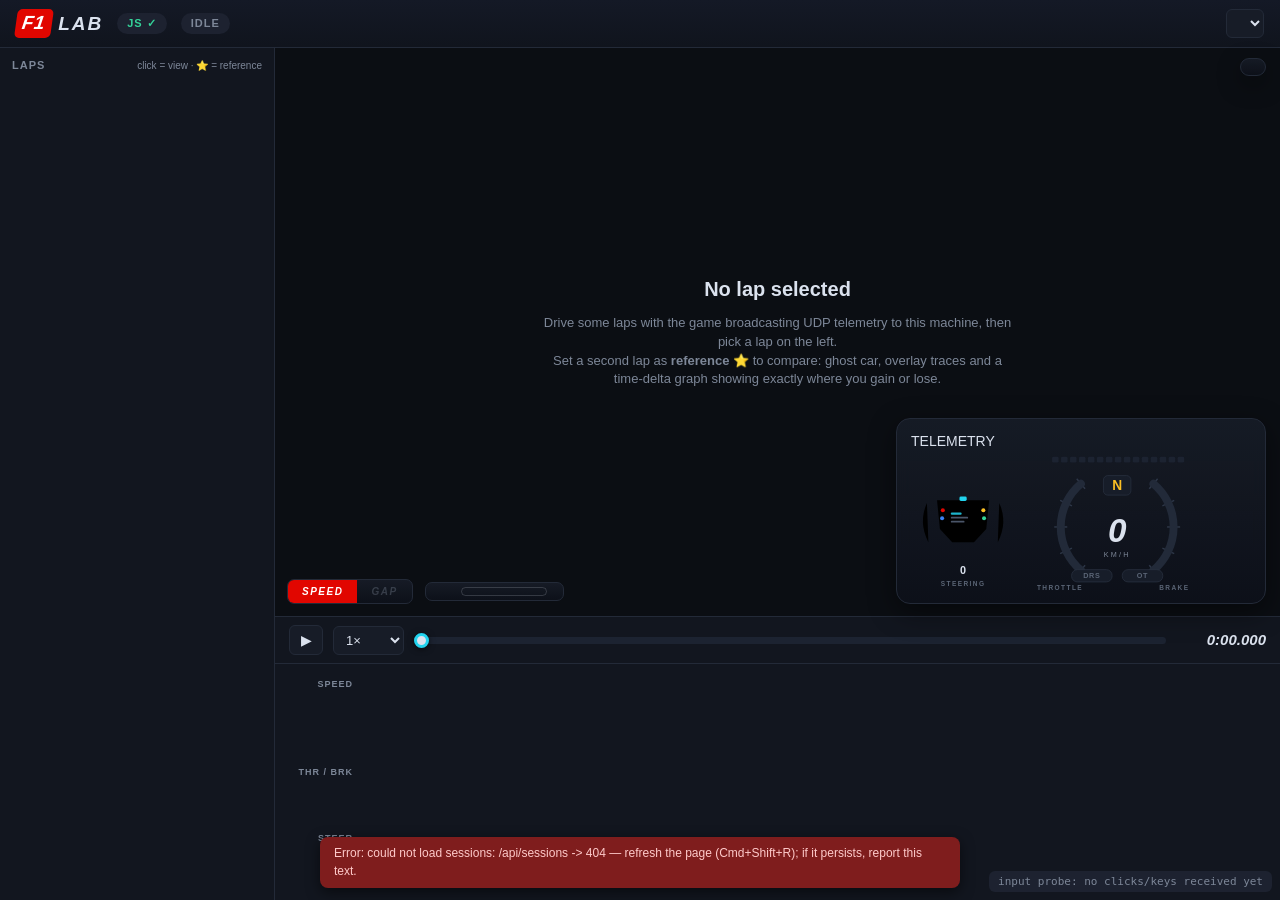
==== f1lab/static/index.html @ 8e7c5d65 "Wheel: tuck bottom connector arms diagonally into the lower wings The horizontal bottom bars read as" ====
<!DOCTYPE html>
<html lang="en">
<head>
<meta charset="utf-8">
<meta name="viewport" content="width=device-width, initial-scale=1">
<title>F1 Lab</title>
<link rel="stylesheet" href="titillium.css">
<link rel="stylesheet" href="style.css">
<script>
if (location.protocol === "file:") {
  document.addEventListener("DOMContentLoaded", function () {
    document.body.innerHTML =
      '<div style="font:16px/1.6 sans-serif;color:#dbe2ee;background:#0b0e13;' +
      'position:fixed;inset:0;display:flex;align-items:center;justify-content:center;text-align:center;padding:40px">' +
      "<div><h2>This page can't run as a file</h2>" +
      "You opened index.html directly. Instead:<br><br>" +
      "1. Run <code style='color:#22d3ee'>python3 -m f1lab</code> in the F1-udp folder<br>" +
      "2. Open <a href='http://localhost:8020' style='color:#22d3ee'>http://localhost:8020</a> in your browser</div></div>";
  });
}
</script>
</head>
<body>
<header>
  <div class="brand"><b>F1</b><span>LAB</span></div>
  <div id="js-stamp" class="chip idle" title="scripts did not run — check the browser console">JS ✗</div>
  <div id="status-chip" class="chip idle">IDLE</div>
  <div id="status-detail"></div>
  <div class="spacer"></div>
  <select id="session-select"></select>
</header>

<div id="layout">
  <aside id="sidebar">
    <div class="side-head">
      <span>LAPS</span>
      <span class="hint">click = view · ⭐ = reference</span>
    </div>
    <div id="lap-list"></div>
  </aside>

  <main id="main">
    <div id="stage">
      <canvas id="map"></canvas>

      <div id="hud">
        <div class="card-tag">TELEMETRY</div>
        <svg id="halo" viewBox="0 0 470 196">
          <!-- steering wheel -->
          <g transform="translate(72,96)">
            <g id="wheel-rot">
              <!-- grips: curved handles standing off the plate -->
              <path class="wheel-grip" d="M -50 -24 Q -62 3 -48 30"/>
              <path class="wheel-grip" d="M 50 -24 Q 62 3 48 30"/>
              <g class="wheel-gripline">
                <line x1="-59" y1="-4" x2="-52" y2="-4"/>
                <line x1="-59.5" y1="4" x2="-52.5" y2="4"/>
                <line x1="-58" y1="12" x2="-51" y2="12"/>
                <line x1="52" y1="-4" x2="59" y2="-4"/>
                <line x1="52.5" y1="4" x2="59.5" y2="4"/>
                <line x1="51" y1="12" x2="58" y2="12"/>
              </g>
              <!-- connector arms; the openings between grip, arms and plate
                   are the thumb cut-outs -->
              <g class="wheel-arm">
                <line x1="-46" y1="-23" x2="-30" y2="-24"/>
                <line x1="46" y1="-23" x2="30" y2="-24"/>
                <line x1="-45" y1="26" x2="-22" y2="21"/>
                <line x1="45" y1="26" x2="22" y2="21"/>
              </g>
              <!-- faceplate -->
              <path class="wheel-plate"
                d="M -36 -28 L 36 -28 L 32 12 L 15 30 L -15 30 L -32 12 Z"/>
              <!-- wheel LED row -->
              <g class="wheel-led">
                <circle cx="-15" cy="-23" r="1.7"/><circle cx="-9" cy="-23" r="1.7"/>
                <circle cx="-3" cy="-23" r="1.7"/><circle cx="3" cy="-23" r="1.7"/>
                <circle cx="9" cy="-23" r="1.7"/><circle cx="15" cy="-23" r="1.7"/>
              </g>
              <!-- screen -->
              <rect x="-22" y="-17" width="44" height="26" rx="3" class="wheel-screen"/>
              <rect x="-17" y="-11" width="15" height="3.2" rx="1.5" fill="#22d3ee" opacity=".85"/>
              <rect x="-17" y="-5" width="24" height="2.4" rx="1.2" fill="#4a5568"/>
              <rect x="-17" y="0.5" width="19" height="2.4" rx="1.2" fill="#4a5568"/>
              <!-- buttons -->
              <circle cx="-28" cy="-14" r="2.8" fill="#e10600"/>
              <circle cx="-29" cy="-3" r="2.8" fill="#3b82f6"/>
              <circle cx="28" cy="-14" r="2.8" fill="#fbbf24"/>
              <circle cx="29" cy="-3" r="2.8" fill="#34d399"/>
              <!-- rotaries -->
              <g class="wheel-rotary">
                <circle cx="-15" cy="20" r="5.5"/><line x1="-15" y1="16" x2="-15" y2="20"/>
                <circle cx="0" cy="23" r="6.5"/><line x1="0" y1="18" x2="0" y2="23"/>
                <circle cx="15" cy="20" r="5.5"/><line x1="15" y1="16" x2="15" y2="20"/>
              </g>
              <!-- top-centre marker -->
              <rect x="-5" y="-33" width="10" height="6" rx="2" class="wheel-marker"/>
            </g>
          </g>
          <text id="steer-val" x="72" y="170" class="steer-val">0</text>
          <text x="72" y="186" class="lbl">STEERING</text>

          <!-- rev lights (built in initHalo) -->
          <g id="rev-strip"></g>

          <!-- throttle / brake arcs around the speed cluster -->
          <g id="arc-ticks"></g>
          <path id="thr-bg"  class="arc-bg" d=""/>
          <path id="thr-arc" class="arc thr" d=""/>
          <path id="brk-bg"  class="arc-bg" d=""/>
          <path id="brk-arc" class="arc brk" d=""/>
          <text x="206" y="192" class="lbl">THROTTLE</text>
          <text x="364" y="192" class="lbl">BRAKE</text>

          <!-- speed cluster: gear on top, big speed centred -->
          <rect x="266" y="34" width="38" height="27" rx="6" class="gear-badge"/>
          <text id="hud-gear" x="285" y="54" class="gear">N</text>
          <text id="hud-speed" x="285" y="126" class="speed">0</text>
          <text x="285" y="146" class="unit">KM/H</text>
          <rect id="drs-pill" x="222" y="164" rx="8" width="56" height="17" class="pill"/>
          <text id="drs-txt" x="250" y="176" class="pill-txt">DRS</text>
          <rect id="ot-pill" x="292" y="164" rx="8" width="56" height="17" class="pill"/>
          <text id="ot-txt" x="320" y="176" class="pill-txt">OT</text>
        </svg>
        <div id="hud-delta" class="hud-delta"></div>
      </div>

      <div id="map-legend"></div>

      <div id="map-toolbar">
        <div class="seg" id="mode-seg">
          <button data-mode="speed" class="on">SPEED</button>
          <button data-mode="gap" disabled>GAP</button>
        </div>
        <div id="color-legend">
          <span id="leg-title"></span>
          <span id="leg-lo"></span><div id="leg-bar"></div><span id="leg-hi"></span>
        </div>
      </div>

      <div id="sector-card"></div>

      <div id="empty-hint">
        <h2>No lap selected</h2>
        <p>Drive some laps with the game broadcasting UDP telemetry to this
        machine, then pick a lap on the left.<br>
        Set a second lap as <b>reference ⭐</b> to compare: ghost car, overlay
        traces and a time-delta graph showing exactly where you gain or lose.</p>
      </div>
    </div>

    <div id="transport">
      <button id="btn-play" title="space">▶</button>
      <select id="speed-select">
        <option value="0.25">0.25×</option>
        <option value="0.5">0.5×</option>
        <option value="1" selected>1×</option>
        <option value="2">2×</option>
        <option value="4">4×</option>
      </select>
      <input id="scrub" type="range" min="0" max="1000" value="0">
      <div id="time-display">0:00.000</div>
    </div>

    <div id="charts">
      <div class="chart-row"><label>SPEED</label><canvas id="ch-speed" class="chart"></canvas></div>
      <div class="chart-row"><label>THR / BRK</label><canvas id="ch-pedals" class="chart"></canvas></div>
      <div class="chart-row"><label>STEER</label><canvas id="ch-steer" class="chart"></canvas></div>
      <div class="chart-row" id="delta-row" style="display:none">
        <label>DELTA</label><canvas id="ch-delta" class="chart"></canvas></div>
    </div>

  </main>
</div>

<script src="app.js"></script>
</body>
</html>
---- f1lab/static/style.css ----
:root {
  --bg: #0b0e13;
  --panel: #12161f;
  --panel2: #171c27;
  --line: #232a38;
  --text: #dbe2ee;
  --dim: #7d8798;
  --accent: #22d3ee;   /* player / lap A */
  --ref: #fb923c;      /* reference / lap B */
  --green: #34d399;
  --red: #f87171;
  --yellow: #fbbf24;
  --f1red: #e10600;    /* chrome accent, never a data color */
  --card: linear-gradient(180deg, rgba(23,28,39,.92), rgba(13,17,26,.88));
}
* { box-sizing: border-box; margin: 0; padding: 0; }
html, body { height: 100%; }
body {
  background: var(--bg); color: var(--text);
  font: 14px/1.45 "Titillium Web", -apple-system, "Segoe UI", Roboto, sans-serif;
  display: flex; flex-direction: column; overflow: hidden;
}

/* ---------- header ---------- */
header {
  display: flex; align-items: center; gap: 14px;
  padding: 9px 16px; border-bottom: 1px solid var(--line);
  background: linear-gradient(180deg, #141926, #10141d);
}
.brand {
  font-weight: 900; font-style: italic; font-size: 19px;
  letter-spacing: .5px; display: flex; align-items: center; gap: 6px;
}
.brand b {
  background: var(--f1red); color: #fff; font-weight: 900;
  padding: 0 7px 1px 6px; border-radius: 5px;
  transform: skewX(-8deg); display: inline-block;
}
.brand span { color: var(--text); letter-spacing: 2px; }
.spacer { flex: 1; }
.chip {
  font-size: 11px; font-weight: 700; letter-spacing: 1px;
  padding: 3px 10px; border-radius: 999px;
}
.chip.live { background: #052e1f; color: var(--green); }
.chip.live::before { content: "● "; animation: blink 1.2s infinite; }
.chip.idle { background: #1d2230; color: var(--dim); }
@keyframes blink { 50% { opacity: .3; } }
#status-detail { color: var(--dim); font-size: 12px; }
select {
  background: var(--panel2); color: var(--text);
  border: 1px solid var(--line); border-radius: 6px; padding: 5px 8px;
  font-size: 13px; max-width: 340px;
}

/* ---------- layout ---------- */
#layout { flex: 1; display: flex; min-height: 0; }
#sidebar {
  width: 275px; flex: none; border-right: 1px solid var(--line);
  background: var(--panel); display: flex; flex-direction: column; min-height: 0;
}
.side-head {
  display: flex; justify-content: space-between; align-items: baseline;
  padding: 10px 12px 6px; font-size: 11px; font-weight: 700;
  letter-spacing: 1px; color: var(--dim);
}
.hint { font-weight: 400; letter-spacing: 0; font-size: 10px; }
#lap-list { overflow-y: auto; flex: 1; }
.lap-row {
  display: flex; align-items: center; gap: 8px;
  padding: 7px 10px; cursor: pointer; border-bottom: 1px solid #161b26;
}
.lap-row:hover { background: var(--panel2); }
.lap-row.sel { background: #0c2b33; box-shadow: inset 3px 0 0 var(--accent); }
.lap-row.ref-sel { box-shadow: inset -3px 0 0 var(--ref); }
.lap-row.sel.ref-sel { box-shadow: inset 3px 0 0 var(--accent), inset -3px 0 0 var(--ref); }
.badge {
  font-size: 9px; font-weight: 900; padding: 2px 6px; border-radius: 3px;
  letter-spacing: 1px; flex: none; transform: skewX(-8deg);
}
.badge.player { background: #123a44; color: var(--accent); }
.badge.rival  { background: #3a2410; color: var(--ref); }
.badge.pb_ghost { background: #262c3a; color: #9aa7bd; }
.lap-main { flex: 1; min-width: 0; }
.lap-time { font-weight: 700; font-variant-numeric: tabular-nums; }
.lap-sub { font-size: 11px; color: var(--dim); font-variant-numeric: tabular-nums; }
.lap-row .inv { color: var(--red); font-size: 10px; font-weight: 700; }
.star {
  background: none; border: none; color: #3d4657; font-size: 15px;
  cursor: pointer; padding: 2px 4px;
}
.star.on { color: var(--ref); }
.del {
  background: none; border: none; color: #3d4657; font-size: 13px;
  cursor: pointer; padding: 2px 2px; visibility: hidden;
}
.lap-row:hover .del { visibility: visible; }
.del:hover { color: var(--red); }
.empty-list { padding: 18px 14px; color: var(--dim); font-size: 12px; }

/* ---------- main / stage ---------- */
#main { flex: 1; display: flex; flex-direction: column; min-width: 0; min-height: 0; }
#stage { position: relative; flex: 1; min-height: 220px; }
#map { position: absolute; inset: 0; width: 100%; height: 100%; }
#map-legend {
  position: absolute; left: 12px; top: 10px; font-size: 11px;
  color: var(--dim); display: flex; gap: 14px;
}
#map-legend .k::before {
  content: "●"; margin-right: 4px;
}
#map-legend .kA::before { color: var(--accent); }
#map-legend .kB::before { color: var(--ref); }

/* ---------- map toolbar ---------- */
#map-toolbar {
  position: absolute; left: 12px; bottom: 12px; display: flex;
  align-items: center; gap: 12px;
}
.seg {
  display: flex; background: var(--card); border: 1px solid var(--line);
  border-radius: 7px; overflow: hidden;
}
.seg button {
  background: none; border: none; color: var(--dim); cursor: pointer;
  font-family: inherit; font-size: 10px; font-weight: 900; font-style: italic;
  letter-spacing: 1.5px; padding: 6px 14px;
}
.seg button.on { background: var(--f1red); color: #fff; }
.seg button:disabled { opacity: .35; cursor: default; }
#color-legend {
  display: flex; align-items: center; gap: 7px;
  background: var(--card); border: 1px solid var(--line); border-radius: 7px;
  padding: 5px 10px;
  font-size: 10px; color: var(--dim); font-variant-numeric: tabular-nums;
}
#leg-title {
  font-size: 9px; font-weight: 900; font-style: italic; letter-spacing: 1.5px;
  color: var(--text); border-left: 3px solid var(--f1red);
  padding-left: 6px; margin-right: 3px;
}
#leg-lo, #leg-hi { font-weight: 700; letter-spacing: .5px; }
#leg-bar {
  width: 84px; height: 7px; border-radius: 4px;
  outline: 1px solid rgba(219,226,238,.18);
}

/* ---------- sector card ---------- */
#sector-card {
  position: absolute; right: 14px; top: 10px;
  background: var(--card); border: 1px solid var(--line);
  border-radius: 10px; padding: 8px 12px;
  backdrop-filter: blur(8px); -webkit-backdrop-filter: blur(8px);
  font-size: 12px; font-variant-numeric: tabular-nums;
  box-shadow: 0 8px 24px rgba(0,0,0,.45);
}
#sector-card table { border-collapse: collapse; }
#sector-card th {
  font-size: 9px; font-weight: 800; letter-spacing: 1px; color: var(--dim);
  padding: 2px 10px 3px 0; text-align: right;
}
#sector-card th.s1 { color: #f87171; }
#sector-card th.s2 { color: #60a5fa; }
#sector-card th.s3 { color: #fbbf24; }
#sector-card td {
  padding: 2px 10px 2px 0; text-align: right; color: var(--text);
}
#sector-card td.rowlbl {
  font-size: 9px; font-weight: 800; letter-spacing: 1px; color: var(--dim);
  text-align: left; padding-right: 8px;
}
#sector-card td.neg { color: var(--green); }
#sector-card td.pos { color: var(--red); }
#sector-card td.laptime { font-weight: 700; }

/* ---------- halo hud ---------- */
#hud {
  position: absolute; right: 14px; bottom: 12px; width: 370px;
  pointer-events: none;
  background: var(--card);
  border: 1px solid #232a38;
  border-radius: 14px;
  padding: 12px 14px 8px;
  backdrop-filter: blur(8px); -webkit-backdrop-filter: blur(8px);
  box-shadow: 0 8px 28px rgba(0, 0, 0, 0.45);
}
#halo { width: 100%; display: block; }
.arc-bg { fill: none; stroke: #222a39; stroke-width: 11; stroke-linecap: round; }
.arc { fill: none; stroke-width: 11; stroke-linecap: round; }
.arc.thr { stroke: var(--green); filter: drop-shadow(0 0 4px rgba(52,211,153,.5)); }
.arc.brk { stroke: var(--red); filter: drop-shadow(0 0 4px rgba(248,113,113,.5)); }
.arc-tick { stroke: #2e3748; stroke-width: 2; }
.speed {
  fill: var(--text); font-size: 46px; font-weight: 900; font-style: italic;
  font-family: "Titillium Web", sans-serif;
  text-anchor: middle; font-variant-numeric: tabular-nums;
}
.unit { fill: var(--dim); font-size: 10px; text-anchor: middle; letter-spacing: 3px; }
.gear-badge { fill: #171d29; stroke: #2a3242; }
.gear { fill: var(--yellow); font-size: 19px; font-weight: 800; text-anchor: middle; }
.lbl { fill: #5b6576; font-size: 9px; text-anchor: middle; letter-spacing: 2px; font-weight: 700; }
.pill { fill: #171d29; stroke: #2a3242; }
.pill.on-drs { fill: #064e3b; stroke: #10b981; }
.pill.on-ot { fill: #3b0764; stroke: #a855f7; }
.pill-txt { fill: #5b6576; font-size: 10px; font-weight: 800; text-anchor: middle; letter-spacing: 1px; }
.wheel-rim { fill: none; stroke: #3a4356; stroke-width: 7; }
.wheel-spoke { stroke: #3a4356; stroke-width: 5; stroke-linecap: round; }
.wheel-hub { fill: #232a38; }
.wheel-marker { fill: var(--accent); }
.steer-val {
  fill: var(--text); font-size: 15px; font-weight: 700;
  text-anchor: middle; font-variant-numeric: tabular-nums;
}
.rev-seg { fill: #1c2331; }
.hud-delta {
  text-align: center; font-size: 19px; font-weight: 800;
  font-variant-numeric: tabular-nums; margin-top: 2px;
}
.hud-delta.pos { color: var(--red); }
.hud-delta.neg { color: var(--green); }

/* ---------- transport ---------- */
#transport {
  display: flex; align-items: center; gap: 10px;
  padding: 8px 14px; border-top: 1px solid var(--line); background: var(--panel);
}
#btn-play {
  width: 34px; height: 30px; border-radius: 6px; border: 1px solid var(--line);
  background: var(--panel2); color: var(--text); font-size: 14px; cursor: pointer;
}
#btn-play:hover { border-color: var(--accent); }
#scrub {
  flex: 1; -webkit-appearance: none; appearance: none;
  height: 7px; border-radius: 4px; background: #1c2331; outline: none;
}
#scrub::-webkit-slider-thumb {
  -webkit-appearance: none; appearance: none;
  width: 15px; height: 15px; border-radius: 50%;
  background: var(--text); border: 3px solid var(--accent);
  cursor: pointer; box-shadow: 0 1px 6px rgba(0,0,0,.6);
}
#time-display {
  font-variant-numeric: tabular-nums; font-weight: 900; font-style: italic;
  font-size: 15px; min-width: 90px; text-align: right;
}

/* ---------- charts ---------- */
#charts {
  flex: none; padding: 6px 14px 10px; background: var(--panel);
  border-top: 1px solid var(--line);
}
.chart-row { display: flex; align-items: stretch; gap: 8px; margin-top: 4px; }
.chart-row label {
  width: 64px; flex: none; font-size: 9px; font-weight: 700;
  letter-spacing: 1px; color: var(--dim); padding-top: 4px; text-align: right;
}
canvas.chart { flex: 1; height: 62px; min-width: 0; cursor: crosshair; }
#ch-speed { height: 84px; }

/* ---------- empty ---------- */
#empty-hint {
  position: absolute; inset: 0; pointer-events: none;
  display: flex; flex-direction: column;
  align-items: center; justify-content: center; gap: 10px;
  text-align: center; color: var(--dim); padding: 30px; z-index: 5;
}
#empty-hint h2 { color: var(--text); font-size: 20px; }
#empty-hint p { max-width: 480px; font-size: 13px; }
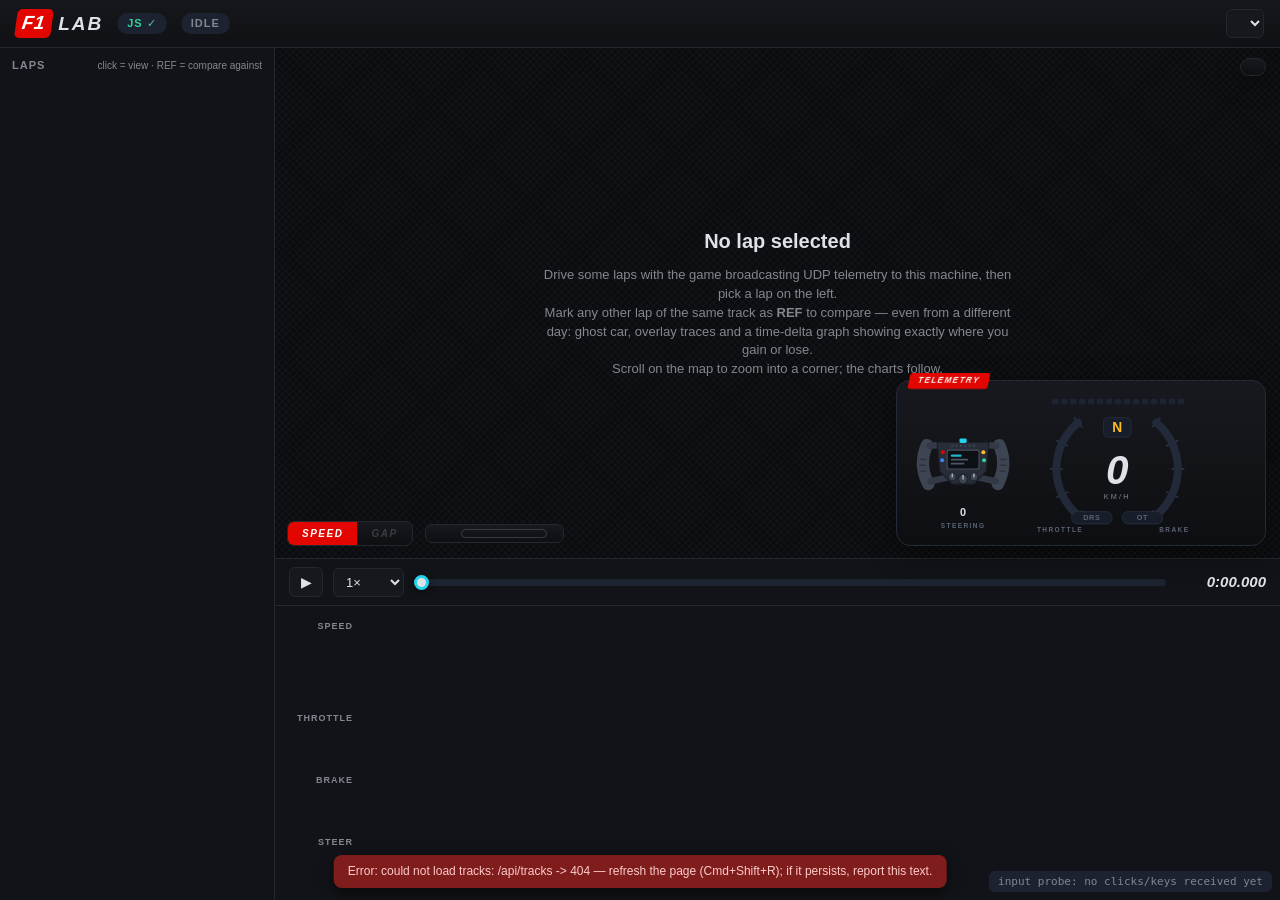
==== commit cc44c630: "Track-centric lap browsing, split pedal charts, map zoom, ghost indicator - Laps are now browsed per" ====
--- a/f1lab/static/index.html
+++ b/f1lab/static/index.html
@@ -25,16 +25,18 @@
   <div class="brand"><b>F1</b><span>LAB</span></div>
   <div id="js-stamp" class="chip idle" title="scripts did not run — check the browser console">JS ✗</div>
   <div id="status-chip" class="chip idle">IDLE</div>
+  <div id="ghost-chip" class="chip idle" style="display:none"
+       title="whether the game is broadcasting ghost-car telemetry (Time Trial: load a rival and keep the ghost car enabled)">GHOST</div>
   <div id="status-detail"></div>
   <div class="spacer"></div>
-  <select id="session-select"></select>
+  <select id="track-select" title="track — all laps ever recorded on it, from every session"></select>
 </header>
 
 <div id="layout">
   <aside id="sidebar">
     <div class="side-head">
       <span>LAPS</span>
-      <span class="hint">click = view · ⭐ = reference</span>
+      <span class="hint">click = view · REF = compare against</span>
     </div>
     <div id="lap-list"></div>
   </aside>
@@ -136,6 +138,10 @@
           <span id="leg-title"></span>
           <span id="leg-lo"></span><div id="leg-bar"></div><span id="leg-hi"></span>
         </div>
+        <div id="zoom-chip" style="display:none">
+          <span id="zoom-txt"></span>
+          <button id="zoom-reset" title="or double-click the map">RESET</button>
+        </div>
       </div>
 
       <div id="sector-card"></div>
@@ -144,8 +150,10 @@
         <h2>No lap selected</h2>
         <p>Drive some laps with the game broadcasting UDP telemetry to this
         machine, then pick a lap on the left.<br>
-        Set a second lap as <b>reference ⭐</b> to compare: ghost car, overlay
-        traces and a time-delta graph showing exactly where you gain or lose.</p>
+        Mark any other lap of the same track as <b>REF</b> to compare — even
+        from a different day: ghost car, overlay traces and a time-delta graph
+        showing exactly where you gain or lose.<br>
+        Scroll on the map to zoom into a corner; the charts follow.</p>
       </div>
     </div>
 
@@ -164,7 +172,8 @@
 
     <div id="charts">
       <div class="chart-row"><label>SPEED</label><canvas id="ch-speed" class="chart"></canvas></div>
-      <div class="chart-row"><label>THR / BRK</label><canvas id="ch-pedals" class="chart"></canvas></div>
+      <div class="chart-row"><label>THROTTLE</label><canvas id="ch-thr" class="chart"></canvas></div>
+      <div class="chart-row"><label>BRAKE</label><canvas id="ch-brk" class="chart"></canvas></div>
       <div class="chart-row"><label>STEER</label><canvas id="ch-steer" class="chart"></canvas></div>
       <div class="chart-row" id="delta-row" style="display:none">
         <label>DELTA</label><canvas id="ch-delta" class="chart"></canvas></div>
--- a/f1lab/static/style.css
+++ b/f1lab/static/style.css
@@ -1,23 +1,25 @@
 :root {
-  --bg: #0b0e13;
-  --panel: #12161f;
-  --panel2: #171c27;
-  --line: #232a38;
-  --text: #dbe2ee;
-  --dim: #7d8798;
+  --bg: #0b0c0f;
+  --panel: #121318;
+  --panel2: #17181e;
+  --line: #25272e;
+  --text: #dde1e8;
+  --dim: #82878f;
   --accent: #22d3ee;   /* player / lap A */
   --ref: #fb923c;      /* reference / lap B */
   --green: #34d399;
   --red: #f87171;
   --yellow: #fbbf24;
   --f1red: #e10600;    /* chrome accent, never a data color */
-  --card: linear-gradient(180deg, rgba(23,28,39,.92), rgba(13,17,26,.88));
+  --card: linear-gradient(180deg, rgba(25,26,32,.92), rgba(14,15,18,.9));
 }
 * { box-sizing: border-box; margin: 0; padding: 0; }
 html, body { height: 100%; }
 body {
   background: var(--bg); color: var(--text);
   font: 14px/1.45 "Titillium Web", -apple-system, "Segoe UI", Roboto, sans-serif;
+  /* Titillium has no 900-italic face; never synthesize (it clips glyphs) */
+  font-synthesis: none;
   display: flex; flex-direction: column; overflow: hidden;
 }
 
@@ -25,14 +27,14 @@
 header {
   display: flex; align-items: center; gap: 14px;
   padding: 9px 16px; border-bottom: 1px solid var(--line);
-  background: linear-gradient(180deg, #141926, #10141d);
+  background: linear-gradient(180deg, #16171c, #101114);
 }
 .brand {
-  font-weight: 900; font-style: italic; font-size: 19px;
+  font-weight: 700; font-style: italic; font-size: 19px;
   letter-spacing: .5px; display: flex; align-items: center; gap: 6px;
 }
 .brand b {
-  background: var(--f1red); color: #fff; font-weight: 900;
+  background: var(--f1red); color: #fff; font-weight: 700;
   padding: 0 7px 1px 6px; border-radius: 5px;
   transform: skewX(-8deg); display: inline-block;
 }
@@ -45,6 +47,7 @@
 .chip.live { background: #052e1f; color: var(--green); }
 .chip.live::before { content: "● "; animation: blink 1.2s infinite; }
 .chip.idle { background: #1d2230; color: var(--dim); }
+.chip.warn { background: #3a2410; color: var(--yellow); }
 @keyframes blink { 50% { opacity: .3; } }
 #status-detail { color: var(--dim); font-size: 12px; }
 select {
@@ -66,6 +69,12 @@
 }
 .hint { font-weight: 400; letter-spacing: 0; font-size: 10px; }
 #lap-list { overflow-y: auto; flex: 1; }
+.sess-head {
+  position: sticky; top: 0; z-index: 1;
+  padding: 6px 12px 4px; font-size: 10px; font-weight: 700;
+  letter-spacing: .8px; color: var(--dim); text-transform: uppercase;
+  background: var(--panel); border-bottom: 1px solid var(--line);
+}
 .lap-row {
   display: flex; align-items: center; gap: 8px;
   padding: 7px 10px; cursor: pointer; border-bottom: 1px solid #161b26;
@@ -85,11 +94,18 @@
 .lap-time { font-weight: 700; font-variant-numeric: tabular-nums; }
 .lap-sub { font-size: 11px; color: var(--dim); font-variant-numeric: tabular-nums; }
 .lap-row .inv { color: var(--red); font-size: 10px; font-weight: 700; }
-.star {
-  background: none; border: none; color: #3d4657; font-size: 15px;
-  cursor: pointer; padding: 2px 4px;
-}
-.star.on { color: var(--ref); }
+.lap-row .pb {
+  color: var(--green); font-size: 9px; font-weight: 800; letter-spacing: 1px;
+  margin-left: 3px;
+}
+.refbtn {
+  background: none; border: 1px solid #333947; color: #566075;
+  font-family: inherit; font-size: 9px; font-weight: 800; font-style: italic;
+  letter-spacing: 1px; border-radius: 4px; padding: 2px 7px; cursor: pointer;
+  flex: none;
+}
+.refbtn:hover { border-color: var(--ref); color: var(--ref); }
+.refbtn.on { background: var(--ref); border-color: var(--ref); color: #1b0f02; }
 .del {
   background: none; border: none; color: #3d4657; font-size: 13px;
   cursor: pointer; padding: 2px 2px; visibility: hidden;
@@ -100,7 +116,13 @@
 
 /* ---------- main / stage ---------- */
 #main { flex: 1; display: flex; flex-direction: column; min-width: 0; min-height: 0; }
-#stage { position: relative; flex: 1; min-height: 220px; }
+#stage {
+  position: relative; flex: 1; min-height: 220px;
+  /* faint carbon-fibre weave */
+  background:
+    repeating-linear-gradient(45deg, rgba(255,255,255,.015) 0 2px, transparent 2px 5px),
+    repeating-linear-gradient(-45deg, rgba(255,255,255,.015) 0 2px, transparent 2px 5px);
+}
 #map { position: absolute; inset: 0; width: 100%; height: 100%; }
 #map-legend {
   position: absolute; left: 12px; top: 10px; font-size: 11px;
@@ -123,7 +145,7 @@
 }
 .seg button {
   background: none; border: none; color: var(--dim); cursor: pointer;
-  font-family: inherit; font-size: 10px; font-weight: 900; font-style: italic;
+  font-family: inherit; font-size: 10px; font-weight: 700; font-style: italic;
   letter-spacing: 1.5px; padding: 6px 14px;
 }
 .seg button.on { background: var(--f1red); color: #fff; }
@@ -135,7 +157,7 @@
   font-size: 10px; color: var(--dim); font-variant-numeric: tabular-nums;
 }
 #leg-title {
-  font-size: 9px; font-weight: 900; font-style: italic; letter-spacing: 1.5px;
+  font-size: 9px; font-weight: 700; font-style: italic; letter-spacing: 1.5px;
   color: var(--text); border-left: 3px solid var(--f1red);
   padding-left: 6px; margin-right: 3px;
 }
@@ -143,6 +165,27 @@
 #leg-bar {
   width: 84px; height: 7px; border-radius: 4px;
   outline: 1px solid rgba(219,226,238,.18);
+}
+#zoom-chip {
+  display: flex; align-items: center; gap: 8px;
+  background: var(--card); border: 1px solid var(--line); border-radius: 7px;
+  padding: 5px 10px; font-size: 10px; font-weight: 700;
+  color: var(--accent); font-variant-numeric: tabular-nums;
+}
+#zoom-chip button {
+  background: none; border: 1px solid #333947; color: var(--dim);
+  font-family: inherit; font-size: 9px; font-weight: 800; font-style: italic;
+  letter-spacing: 1px; border-radius: 4px; padding: 2px 7px; cursor: pointer;
+}
+#zoom-chip button:hover { border-color: var(--accent); color: var(--accent); }
+
+/* ---------- broadcast card tags ---------- */
+.card-tag {
+  position: absolute; top: -8px; left: 12px;
+  background: var(--f1red); color: #fff;
+  font-size: 8px; font-weight: 700; font-style: italic;
+  letter-spacing: 1.5px; padding: 2px 9px; border-radius: 3px;
+  transform: skewX(-12deg);
 }
 
 /* ---------- sector card ---------- */
@@ -191,7 +234,7 @@
 .arc.brk { stroke: var(--red); filter: drop-shadow(0 0 4px rgba(248,113,113,.5)); }
 .arc-tick { stroke: #2e3748; stroke-width: 2; }
 .speed {
-  fill: var(--text); font-size: 46px; font-weight: 900; font-style: italic;
+  fill: var(--text); font-size: 56px; font-weight: 700; font-style: italic;
   font-family: "Titillium Web", sans-serif;
   text-anchor: middle; font-variant-numeric: tabular-nums;
 }
@@ -203,9 +246,16 @@
 .pill.on-drs { fill: #064e3b; stroke: #10b981; }
 .pill.on-ot { fill: #3b0764; stroke: #a855f7; }
 .pill-txt { fill: #5b6576; font-size: 10px; font-weight: 800; text-anchor: middle; letter-spacing: 1px; }
-.wheel-rim { fill: none; stroke: #3a4356; stroke-width: 7; }
-.wheel-spoke { stroke: #3a4356; stroke-width: 5; stroke-linecap: round; }
-.wheel-hub { fill: #232a38; }
+.wheel-grip {
+  fill: none; stroke: #3d4452; stroke-width: 17; stroke-linecap: round;
+}
+.wheel-gripline line { stroke: #2b3039; stroke-width: 2; stroke-linecap: round; }
+.wheel-arm line { stroke: #333947; stroke-width: 9; stroke-linecap: round; }
+.wheel-plate { fill: #282d38; stroke: #191d25; stroke-width: 1.5; }
+.wheel-screen { fill: #0c0f14; stroke: #454d5c; stroke-width: 1.5; }
+.wheel-led circle { fill: #3a4150; }
+.wheel-rotary circle { fill: #3d4452; stroke: #1d2129; stroke-width: 1.5; }
+.wheel-rotary line { stroke: #b7bfcc; stroke-width: 1.8; stroke-linecap: round; }
 .wheel-marker { fill: var(--accent); }
 .steer-val {
   fill: var(--text); font-size: 15px; font-weight: 700;
@@ -240,7 +290,7 @@
   cursor: pointer; box-shadow: 0 1px 6px rgba(0,0,0,.6);
 }
 #time-display {
-  font-variant-numeric: tabular-nums; font-weight: 900; font-style: italic;
+  font-variant-numeric: tabular-nums; font-weight: 700; font-style: italic;
   font-size: 15px; min-width: 90px; text-align: right;
 }
 
@@ -254,8 +304,9 @@
   width: 64px; flex: none; font-size: 9px; font-weight: 700;
   letter-spacing: 1px; color: var(--dim); padding-top: 4px; text-align: right;
 }
-canvas.chart { flex: 1; height: 62px; min-width: 0; cursor: crosshair; }
-#ch-speed { height: 84px; }
+canvas.chart { flex: 1; height: 58px; min-width: 0; cursor: crosshair; }
+#ch-speed { height: 88px; }
+#ch-delta { height: 66px; }
 
 /* ---------- empty ---------- */
 #empty-hint {
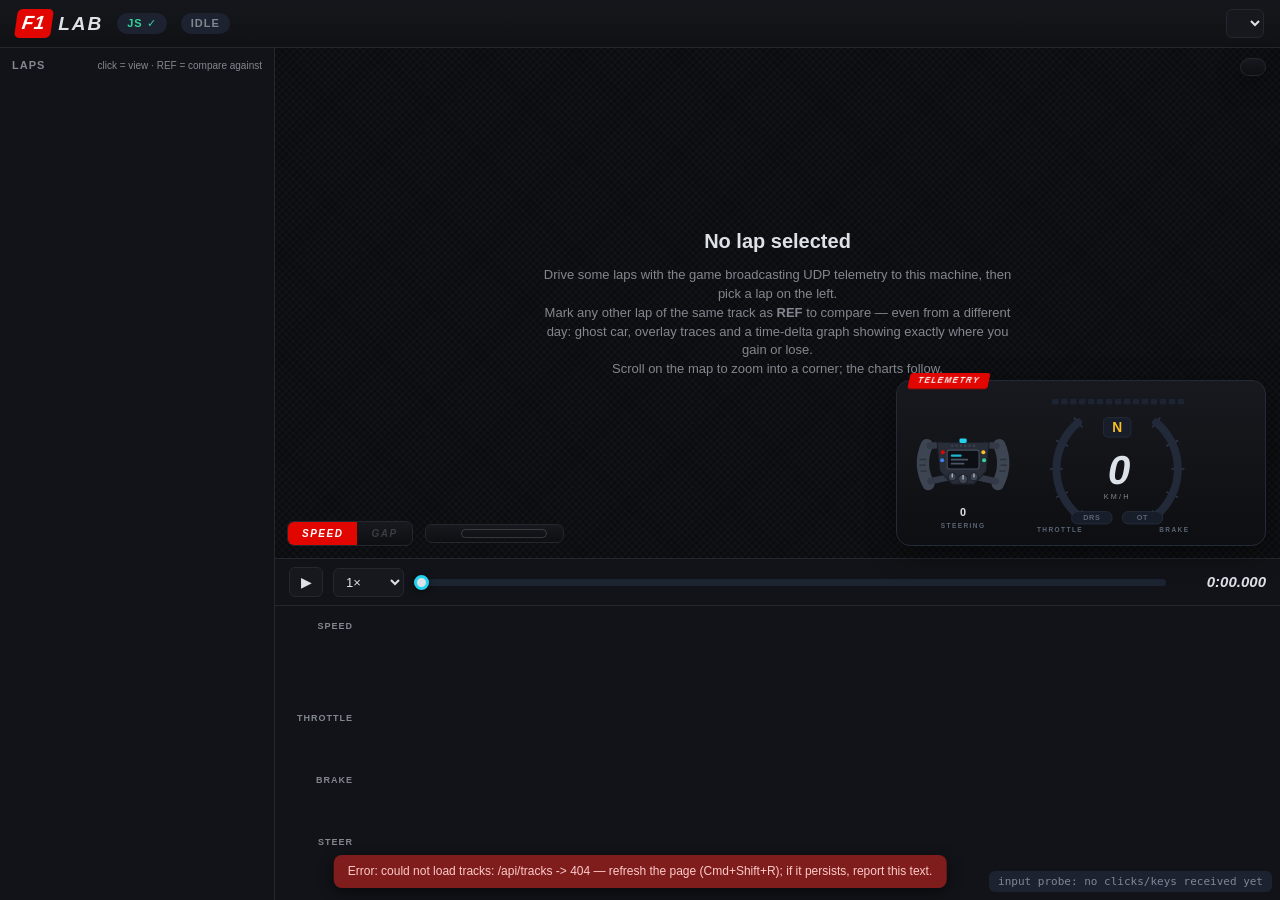
==== commit 336a56b8: "HUD speed numeral: geometric skew instead of italic font face The 'glitched third digit' persisted e" ====
--- a/f1lab/static/index.html
+++ b/f1lab/static/index.html
@@ -117,7 +117,11 @@
           <!-- speed cluster: gear on top, big speed centred -->
           <rect x="266" y="34" width="38" height="27" rx="6" class="gear-badge"/>
           <text id="hud-gear" x="285" y="54" class="gear">N</text>
-          <text id="hud-speed" x="285" y="126" class="speed">0</text>
+          <!-- slant comes from skewX, not the italic font face: geometric
+               transforms are rasterized outline-level, so the last digit's
+               overhang can never be clipped to a glyph box -->
+          <text id="hud-speed" x="0" y="0" class="speed"
+                transform="translate(285,126) skewX(-10)">0</text>
           <text x="285" y="146" class="unit">KM/H</text>
           <rect id="drs-pill" x="222" y="164" rx="8" width="56" height="17" class="pill"/>
           <text id="drs-txt" x="250" y="176" class="pill-txt">DRS</text>
--- a/f1lab/static/style.css
+++ b/f1lab/static/style.css
@@ -234,7 +234,10 @@
 .arc.brk { stroke: var(--red); filter: drop-shadow(0 0 4px rgba(248,113,113,.5)); }
 .arc-tick { stroke: #2e3748; stroke-width: 2; }
 .speed {
-  fill: var(--text); font-size: 56px; font-weight: 700; font-style: italic;
+  /* upright face + skewX on the element (see index.html): font-level italic
+     ink overhangs its tabular advance box and some rasterizers clip it,
+     shaving the right edge of the last digit */
+  fill: var(--text); font-size: 56px; font-weight: 700;
   font-family: "Titillium Web", sans-serif;
   text-anchor: middle; font-variant-numeric: tabular-nums;
 }
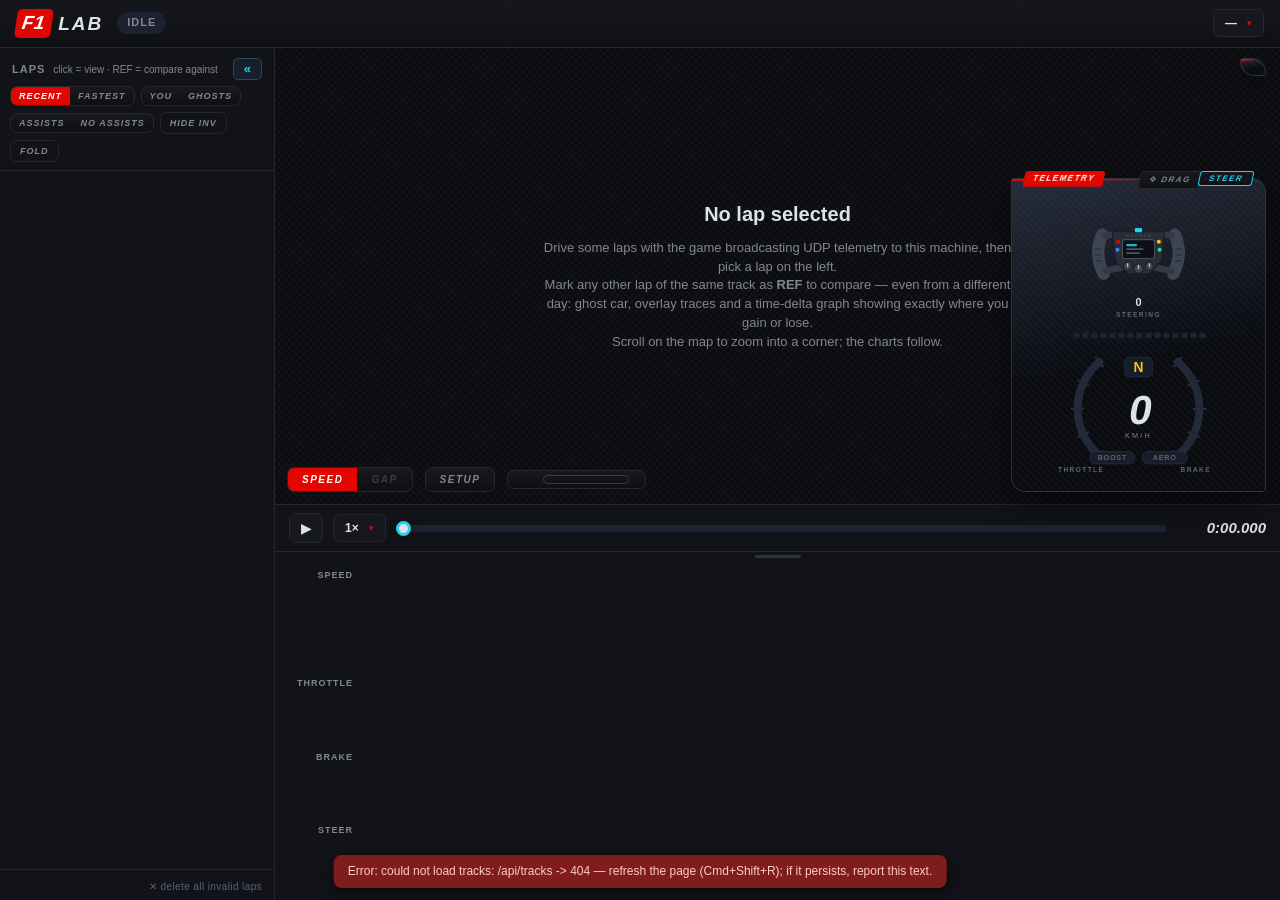
==== commit b249fcf4: "Ghost speed from Motion; full-lap corner deltas; viewer filters + HUD rework - Ghost CarTelemetry in" ====
--- a/f1lab/static/index.html
+++ b/f1lab/static/index.html
@@ -23,7 +23,6 @@
 <body>
 <header>
   <div class="brand"><b>F1</b><span>LAB</span></div>
-  <div id="js-stamp" class="chip idle" title="scripts did not run — check the browser console">JS ✗</div>
   <div id="status-chip" class="chip idle">IDLE</div>
   <div id="ghost-chip" class="chip idle" style="display:none"
        title="whether the game is broadcasting ghost-car telemetry (Time Trial: load a rival and keep the ghost car enabled)">GHOST</div>
@@ -34,11 +33,35 @@
 
 <div id="layout">
   <aside id="sidebar">
+    <div id="side-rail" title="expand the lap list">
+      <span class="rail-arrow">»</span>
+      <b>LAPS</b>
+    </div>
     <div class="side-head">
       <span>LAPS</span>
       <span class="hint">click = view · REF = compare against</span>
+      <button id="side-toggle" title="collapse the lap list">«</button>
+    </div>
+    <div id="lap-controls">
+      <div class="seg small" id="sort-seg" title="lap ordering">
+        <button data-sort="recent" class="on">RECENT</button>
+        <button data-sort="fastest">FASTEST</button>
+      </div>
+      <div class="seg small" id="role-seg" title="whose laps to show — none active = everyone">
+        <button data-role="player">YOU</button>
+        <button data-role="ghost">GHOSTS</button>
+      </div>
+      <div class="seg small" id="asst-seg" title="filter by driving assists — none active = all laps (laps recorded before assist capture only match when nothing is selected)">
+        <button data-asst="on">ASSISTS</button>
+        <button data-asst="off">NO ASSISTS</button>
+      </div>
+      <button id="inv-toggle" class="toggle" title="hide laps the game flagged invalid (corner cuts etc.)">HIDE INV</button>
+      <button id="fold-btn" class="toggle" title="collapse / expand all sessions (click a session header for just that one)">FOLD</button>
     </div>
     <div id="lap-list"></div>
+    <div id="list-foot">
+      <button id="inv-del" title="delete every invalid lap from the database — all tracks, all sessions">✕ delete all invalid laps</button>
+    </div>
   </aside>
 
   <main id="main">
@@ -47,9 +70,12 @@
 
       <div id="hud">
         <div class="card-tag">TELEMETRY</div>
-        <svg id="halo" viewBox="0 0 470 196">
-          <!-- steering wheel -->
-          <g transform="translate(72,96)">
+        <span id="hud-drag" title="hold anywhere on this card and drag to move it">✥ DRAG</span>
+        <button id="hud-steer-btn" title="show / hide the steering section">STEER</button>
+        <svg id="halo" viewBox="0 0 310 400">
+          <!-- steering section (hideable) -->
+          <g id="steer-block">
+          <g transform="translate(155,84)">
             <g id="wheel-rot">
               <!-- grips: curved handles standing off the plate -->
               <path class="wheel-grip" d="M -50 -24 Q -62 3 -48 30"/>
@@ -99,9 +125,12 @@
               <rect x="-5" y="-33" width="10" height="6" rx="2" class="wheel-marker"/>
             </g>
           </g>
-          <text id="steer-val" x="72" y="170" class="steer-val">0</text>
-          <text x="72" y="186" class="lbl">STEERING</text>
-
+          <text id="steer-val" x="155" y="158" class="steer-val">0</text>
+          <text x="155" y="174" class="lbl">STEERING</text>
+          </g>
+
+          <!-- the original halo cluster, stacked below the wheel -->
+          <g id="cluster-block">
           <!-- rev lights (built in initHalo) -->
           <g id="rev-strip"></g>
 
@@ -111,22 +140,25 @@
           <path id="thr-arc" class="arc thr" d=""/>
           <path id="brk-bg"  class="arc-bg" d=""/>
           <path id="brk-arc" class="arc brk" d=""/>
-          <text x="206" y="192" class="lbl">THROTTLE</text>
-          <text x="364" y="192" class="lbl">BRAKE</text>
+          <text x="76" y="387" class="lbl">THROTTLE</text>
+          <text x="234" y="387" class="lbl">BRAKE</text>
 
           <!-- speed cluster: gear on top, big speed centred -->
-          <rect x="266" y="34" width="38" height="27" rx="6" class="gear-badge"/>
-          <text id="hud-gear" x="285" y="54" class="gear">N</text>
+          <rect x="136" y="229" width="38" height="27" rx="6" class="gear-badge"/>
+          <text id="hud-gear" x="155" y="249" class="gear">N</text>
           <!-- slant comes from skewX, not the italic font face: geometric
                transforms are rasterized outline-level, so the last digit's
                overhang can never be clipped to a glyph box -->
           <text id="hud-speed" x="0" y="0" class="speed"
-                transform="translate(285,126) skewX(-10)">0</text>
-          <text x="285" y="146" class="unit">KM/H</text>
-          <rect id="drs-pill" x="222" y="164" rx="8" width="56" height="17" class="pill"/>
-          <text id="drs-txt" x="250" y="176" class="pill-txt">DRS</text>
-          <rect id="ot-pill" x="292" y="164" rx="8" width="56" height="17" class="pill"/>
-          <text id="ot-txt" x="320" y="176" class="pill-txt">OT</text>
+                transform="translate(155,321) skewX(-10)">0</text>
+          <text x="155" y="341" class="unit">KM/H</text>
+
+          <!-- 2026: overtake/boost + active aero X (straight) / Z (corner) -->
+          <rect id="boost-pill" x="88" y="359" rx="8" width="62" height="17" class="pill"/>
+          <text id="boost-txt" x="119" y="371" class="pill-txt">BOOST</text>
+          <rect id="aero-pill" x="160" y="359" rx="8" width="62" height="17" class="pill"/>
+          <text id="aero-txt" x="191" y="371" class="pill-txt">AERO</text>
+          </g>
         </svg>
         <div id="hud-delta" class="hud-delta"></div>
       </div>
@@ -138,6 +170,9 @@
           <button data-mode="speed" class="on">SPEED</button>
           <button data-mode="gap" disabled>GAP</button>
         </div>
+        <div class="seg" id="setup-seg">
+          <button id="setup-btn" title="car setup + assists of the viewed lap">SETUP</button>
+        </div>
         <div id="color-legend">
           <span id="leg-title"></span>
           <span id="leg-lo"></span><div id="leg-bar"></div><span id="leg-hi"></span>
@@ -149,6 +184,7 @@
       </div>
 
       <div id="sector-card"></div>
+      <div id="setup-card" style="display:none"></div>
 
       <div id="empty-hint">
         <h2>No lap selected</h2>
@@ -174,8 +210,9 @@
       <div id="time-display">0:00.000</div>
     </div>
 
+    <div id="splitter" title="drag to resize the charts"></div>
     <div id="charts">
-      <div class="chart-row"><label>SPEED</label><canvas id="ch-speed" class="chart"></canvas></div>
+      <div class="chart-row tall"><label>SPEED</label><canvas id="ch-speed" class="chart"></canvas></div>
       <div class="chart-row"><label>THROTTLE</label><canvas id="ch-thr" class="chart"></canvas></div>
       <div class="chart-row"><label>BRAKE</label><canvas id="ch-brk" class="chart"></canvas></div>
       <div class="chart-row"><label>STEER</label><canvas id="ch-steer" class="chart"></canvas></div>
--- a/f1lab/static/style.css
+++ b/f1lab/static/style.css
@@ -50,10 +50,46 @@
 .chip.warn { background: #3a2410; color: var(--yellow); }
 @keyframes blink { 50% { opacity: .3; } }
 #status-detail { color: var(--dim); font-size: 12px; }
-select {
+/* ---------- themed dropdowns (native select stays hidden inside) ---------- */
+.dd { position: relative; display: inline-block; }
+.dd select { display: none; }
+.dd-btn {
+  display: flex; align-items: center; gap: 10px; max-width: 360px;
   background: var(--panel2); color: var(--text);
-  border: 1px solid var(--line); border-radius: 6px; padding: 5px 8px;
-  font-size: 13px; max-width: 340px;
+  border: 1px solid var(--line); border-radius: 6px; padding: 6px 11px;
+  font-family: inherit; font-size: 12px; font-weight: 600; cursor: pointer;
+}
+.dd-btn span { overflow: hidden; text-overflow: ellipsis; white-space: nowrap; }
+.dd-btn:hover { border-color: var(--accent); }
+.dd-arr {
+  color: var(--f1red); font-style: normal; font-size: 9px;
+  transition: transform .15s;
+}
+.dd.open .dd-arr { transform: rotate(180deg); }
+.dd-menu {
+  display: none; position: absolute; top: calc(100% + 6px); right: 0;
+  min-width: 100%; z-index: 60; padding: 5px;
+  background:
+    repeating-linear-gradient(45deg, rgba(255,255,255,.022) 0 2px, transparent 2px 5px),
+    linear-gradient(168deg, rgba(40,48,64,.97), rgba(10,12,17,.99) 58%);
+  border: 1px solid #2c3444;
+  border-radius: 3px 12px 3px 12px;
+  box-shadow: inset 0 1px 0 rgba(255,255,255,.06), 0 14px 34px rgba(0,0,0,.6);
+  white-space: nowrap;
+}
+.dd-menu::before {
+  content: ""; position: absolute; left: 0; top: 0; height: 2px; width: 62%;
+  background: linear-gradient(90deg, var(--f1red), rgba(225,6,0,0));
+}
+.dd.open .dd-menu { display: block; }
+.dd-item {
+  padding: 6px 12px; font-size: 12px; color: var(--text);
+  border-radius: 4px; cursor: pointer;
+}
+.dd-item:hover { background: #1b2330; color: var(--accent); }
+.dd-item.sel {
+  color: var(--accent); font-weight: 700;
+  border-left: 3px solid var(--f1red); border-radius: 0 4px 4px 0;
 }
 
 /* ---------- layout ---------- */
@@ -64,17 +100,74 @@
 }
 .side-head {
   display: flex; justify-content: space-between; align-items: baseline;
+  gap: 8px;
   padding: 10px 12px 6px; font-size: 11px; font-weight: 700;
   letter-spacing: 1px; color: var(--dim);
 }
-.hint { font-weight: 400; letter-spacing: 0; font-size: 10px; }
+.hint { font-weight: 400; letter-spacing: 0; font-size: 10px; flex: 1; }
+#side-toggle {
+  background: #14202b; border: 1px solid #2c4a56; color: var(--accent);
+  font-family: inherit; font-size: 13px; font-weight: 700;
+  border-radius: 5px; padding: 1px 10px; cursor: pointer; line-height: 1.4;
+}
+#side-toggle:hover { border-color: var(--accent); background: #123a44; }
+#side-rail {
+  display: none; cursor: pointer; align-items: center;
+  flex-direction: column; gap: 10px; padding-top: 10px; height: 100%;
+}
+#side-rail .rail-arrow {
+  font-size: 13px; font-weight: 700; color: var(--dim);
+  border: 1px solid var(--line); border-radius: 5px; padding: 0 6px 2px;
+}
+#side-rail b {
+  writing-mode: vertical-rl; font-size: 10px; font-weight: 700;
+  font-style: italic; letter-spacing: 2px; color: var(--dim);
+}
+#side-rail:hover .rail-arrow, #side-rail:hover b { color: var(--accent); }
+#sidebar.collapsed { width: 32px; }
+#sidebar.collapsed > :not(#side-rail) { display: none; }
+#sidebar.collapsed #side-rail { display: flex; }
+#lap-controls {
+  display: flex; align-items: center; gap: 6px; flex-wrap: wrap;
+  padding: 0 10px 8px; border-bottom: 1px solid var(--line);
+}
+.seg.small button { padding: 4px 8px; font-size: 9px; letter-spacing: 1px; }
+.toggle {
+  background: none; border: 1px solid var(--line); color: var(--dim);
+  font-family: inherit; font-size: 9px; font-weight: 700; font-style: italic;
+  letter-spacing: 1px; border-radius: 7px; padding: 5px 9px; cursor: pointer;
+}
+.toggle:hover { border-color: var(--dim); }
+.toggle.on { background: #123a44; border-color: var(--accent); color: var(--accent); }
 #lap-list { overflow-y: auto; flex: 1; }
+#list-foot {
+  flex: none; border-top: 1px solid var(--line); padding: 5px 12px;
+  text-align: right;
+}
+#list-foot button {
+  background: none; border: none; color: #58627a; cursor: pointer;
+  font-family: inherit; font-size: 10px; letter-spacing: .4px;
+}
+#list-foot button:hover { color: #f87171; }
+.lap-row .rank {
+  flex: none; width: 16px; text-align: right; font-size: 10px;
+  font-weight: 800; font-style: italic; color: var(--dim);
+}
+.lap-row .gap { font-size: 10px; font-weight: 600; color: var(--dim); }
+.lap-row .asst {
+  font-size: 8px; font-weight: 800; letter-spacing: .5px; color: #b9a24a;
+  background: #2b2410; border-radius: 3px; padding: 1px 4px; margin-left: 3px;
+  vertical-align: 1px;
+}
 .sess-head {
   position: sticky; top: 0; z-index: 1;
   padding: 6px 12px 4px; font-size: 10px; font-weight: 700;
   letter-spacing: .8px; color: var(--dim); text-transform: uppercase;
   background: var(--panel); border-bottom: 1px solid var(--line);
-}
+  cursor: pointer; user-select: none;
+}
+.sess-head:hover { color: var(--text); }
+.sess-head .tri { margin-right: 5px; color: #4d5a70; }
 .lap-row {
   display: flex; align-items: center; gap: 8px;
   padding: 7px 10px; cursor: pointer; border-bottom: 1px solid #161b26;
@@ -179,6 +272,23 @@
 }
 #zoom-chip button:hover { border-color: var(--accent); color: var(--accent); }
 
+/* ---------- broadcast cards (telemetry / timing / setup) ----------
+   Shared look: carbon weave over a steep dark gradient, asymmetric
+   corners, a red racing stripe fading out along the top edge. */
+#hud, #sector-card, #setup-card {
+  background:
+    repeating-linear-gradient(45deg, rgba(255,255,255,.022) 0 2px, transparent 2px 5px),
+    linear-gradient(168deg, rgba(40,48,64,.88), rgba(10,12,17,.95) 58%);
+  border: 1px solid #2c3444;
+  border-radius: 3px 14px 3px 14px;
+  box-shadow: inset 0 1px 0 rgba(255,255,255,.06), 0 10px 32px rgba(0,0,0,.55);
+}
+#hud::before, #sector-card::before, #setup-card::before {
+  content: ""; position: absolute; left: 0; top: 0; height: 2px; width: 62%;
+  background: linear-gradient(90deg, var(--f1red), rgba(225,6,0,0));
+  border-radius: 3px 0 0 0;
+}
+
 /* ---------- broadcast card tags ---------- */
 .card-tag {
   position: absolute; top: -8px; left: 12px;
@@ -191,11 +301,9 @@
 /* ---------- sector card ---------- */
 #sector-card {
   position: absolute; right: 14px; top: 10px;
-  background: var(--card); border: 1px solid var(--line);
-  border-radius: 10px; padding: 8px 12px;
+  padding: 8px 12px;
   backdrop-filter: blur(8px); -webkit-backdrop-filter: blur(8px);
   font-size: 12px; font-variant-numeric: tabular-nums;
-  box-shadow: 0 8px 24px rgba(0,0,0,.45);
 }
 #sector-card table { border-collapse: collapse; }
 #sector-card th {
@@ -216,23 +324,68 @@
 #sector-card td.pos { color: var(--red); }
 #sector-card td.laptime { font-weight: 700; }
 
-/* ---------- halo hud ---------- */
+/* ---------- setup / assists card ---------- */
+#setup-card {
+  position: absolute; left: 14px; top: 34px; z-index: 6;
+  /* no inner scroll and no backdrop-filter: Chromium paints a composited
+     scrollable overlay above the canvas with a white backing store */
+  padding: 10px 12px 8px;
+  font-size: 11px; font-variant-numeric: tabular-nums;
+}
+#setup-card table { border-collapse: collapse; }
+#setup-card th {
+  font-size: 9px; font-weight: 800; letter-spacing: 1px;
+  padding: 2px 10px 3px 0; text-align: right;
+}
+#setup-card th.cA { color: var(--accent); }
+#setup-card th.cB { color: var(--ref); }
+#setup-card td { padding: 1px 10px 1px 0; text-align: right; color: var(--text); }
+#setup-card td.rowlbl {
+  color: var(--dim); text-align: left; padding-right: 12px; font-size: 10px;
+}
+#setup-card td.grp {
+  font-size: 9px; font-weight: 800; letter-spacing: 1px; color: #5b6576;
+  text-align: left; text-transform: uppercase; padding-top: 7px; max-width: 240px;
+}
+#setup-card td.asst-cell {
+  max-width: 150px; white-space: normal; font-size: 10px; line-height: 1.5;
+}
+
+/* ---------- halo hud (floating card, wheel above the dial) ---------- */
 #hud {
-  position: absolute; right: 14px; bottom: 12px; width: 370px;
-  pointer-events: none;
-  background: var(--card);
-  border: 1px solid #232a38;
-  border-radius: 14px;
+  position: absolute; right: 14px; bottom: 12px; width: 255px;
+  cursor: grab;
   padding: 12px 14px 8px;
   backdrop-filter: blur(8px); -webkit-backdrop-filter: blur(8px);
-  box-shadow: 0 8px 28px rgba(0, 0, 0, 0.45);
-}
+  touch-action: none; user-select: none;
+}
+#hud.drag { cursor: grabbing; }
+#hud-drag {
+  position: absolute; top: -8px; right: 64px; z-index: 1;
+  background: var(--card); border: 1px solid var(--line); color: var(--dim);
+  font-size: 8px; font-weight: 700; font-style: italic;
+  letter-spacing: 1.5px; padding: 2px 9px; border-radius: 3px;
+  transform: skewX(-12deg); cursor: grab;
+}
+#hud:hover #hud-drag, #hud.drag #hud-drag {
+  border-color: var(--accent); color: var(--accent);
+}
+#hud.drag #hud-drag { cursor: grabbing; }
+#hud-steer-btn {
+  position: absolute; top: -8px; right: 12px; z-index: 1;
+  background: var(--card); border: 1px solid var(--line); color: var(--dim);
+  font-family: inherit; font-size: 8px; font-weight: 700; font-style: italic;
+  letter-spacing: 1.5px; padding: 2px 9px; border-radius: 3px;
+  transform: skewX(-12deg); cursor: pointer;
+}
+#hud-steer-btn.on { border-color: var(--accent); color: var(--accent); }
 #halo { width: 100%; display: block; }
 .arc-bg { fill: none; stroke: #222a39; stroke-width: 11; stroke-linecap: round; }
 .arc { fill: none; stroke-width: 11; stroke-linecap: round; }
 .arc.thr { stroke: var(--green); filter: drop-shadow(0 0 4px rgba(52,211,153,.5)); }
 .arc.brk { stroke: var(--red); filter: drop-shadow(0 0 4px rgba(248,113,113,.5)); }
 .arc-tick { stroke: #2e3748; stroke-width: 2; }
+.pill.on-x { fill: #064e3b; stroke: #10b981; }
 .speed {
   /* upright face + skewX on the element (see index.html): font-level italic
      ink overhangs its tabular advance box and some rasterizers clip it,
@@ -246,7 +399,6 @@
 .gear { fill: var(--yellow); font-size: 19px; font-weight: 800; text-anchor: middle; }
 .lbl { fill: #5b6576; font-size: 9px; text-anchor: middle; letter-spacing: 2px; font-weight: 700; }
 .pill { fill: #171d29; stroke: #2a3242; }
-.pill.on-drs { fill: #064e3b; stroke: #10b981; }
 .pill.on-ot { fill: #3b0764; stroke: #a855f7; }
 .pill-txt { fill: #5b6576; font-size: 10px; font-weight: 800; text-anchor: middle; letter-spacing: 1px; }
 .wheel-grip {
@@ -298,18 +450,32 @@
 }
 
 /* ---------- charts ---------- */
+#splitter {
+  flex: none; height: 8px; cursor: row-resize; position: relative;
+  background: var(--panel); border-top: 1px solid var(--line);
+  touch-action: none;
+}
+#splitter::after {
+  content: ""; position: absolute; left: 50%; top: 3px;
+  width: 46px; height: 3px; transform: translateX(-50%);
+  border-radius: 2px; background: #2a3242;
+}
+#splitter:hover::after, #splitter.drag::after { background: var(--accent); }
 #charts {
-  flex: none; padding: 6px 14px 10px; background: var(--panel);
-  border-top: 1px solid var(--line);
-}
-.chart-row { display: flex; align-items: stretch; gap: 8px; margin-top: 4px; }
+  flex: none; height: 40%; min-height: 130px;
+  display: flex; flex-direction: column;
+  padding: 2px 14px 10px; background: var(--panel);
+}
+.chart-row {
+  flex: 1; min-height: 0;
+  display: flex; align-items: stretch; gap: 8px; margin-top: 4px;
+}
+.chart-row.tall { flex: 1.5; }
 .chart-row label {
   width: 64px; flex: none; font-size: 9px; font-weight: 700;
   letter-spacing: 1px; color: var(--dim); padding-top: 4px; text-align: right;
 }
-canvas.chart { flex: 1; height: 58px; min-width: 0; cursor: crosshair; }
-#ch-speed { height: 88px; }
-#ch-delta { height: 66px; }
+canvas.chart { flex: 1; min-width: 0; min-height: 0; cursor: crosshair; }
 
 /* ---------- empty ---------- */
 #empty-hint {
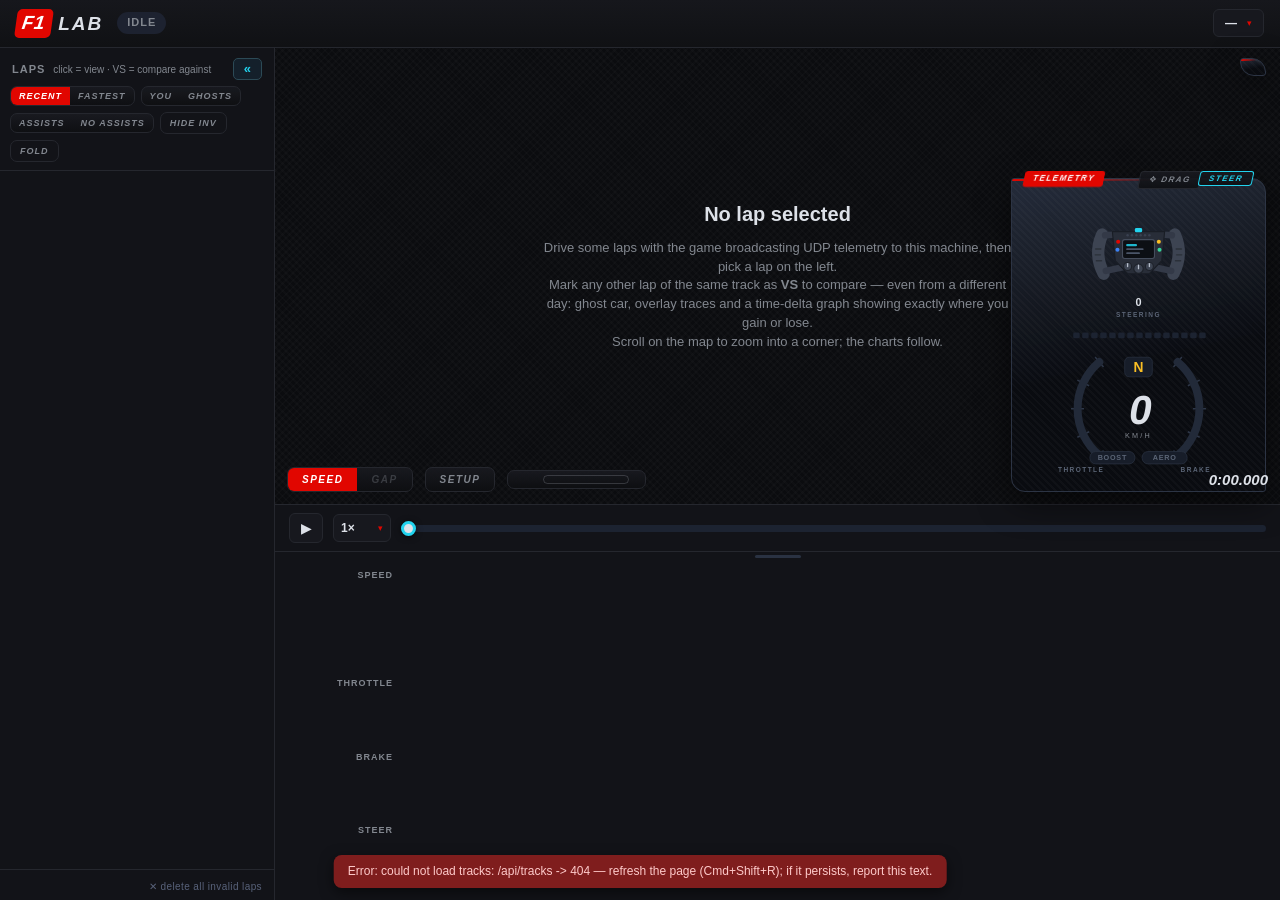
==== commit 87611ba9: "Demo mode, cleaner lap tray, VS rename, chart-aligned scrub - python3 -m f1lab --demo: serves two bu" ====
--- a/f1lab/static/index.html
+++ b/f1lab/static/index.html
@@ -39,7 +39,7 @@
     </div>
     <div class="side-head">
       <span>LAPS</span>
-      <span class="hint">click = view · REF = compare against</span>
+      <span class="hint">click = view · VS = compare against</span>
       <button id="side-toggle" title="collapse the lap list">«</button>
     </div>
     <div id="lap-controls">
@@ -181,6 +181,7 @@
           <span id="zoom-txt"></span>
           <button id="zoom-reset" title="or double-click the map">RESET</button>
         </div>
+        <div id="time-display">0:00.000</div>
       </div>
 
       <div id="sector-card"></div>
@@ -190,7 +191,7 @@
         <h2>No lap selected</h2>
         <p>Drive some laps with the game broadcasting UDP telemetry to this
         machine, then pick a lap on the left.<br>
-        Mark any other lap of the same track as <b>REF</b> to compare — even
+        Mark any other lap of the same track as <b>VS</b> to compare — even
         from a different day: ghost car, overlay traces and a time-delta graph
         showing exactly where you gain or lose.<br>
         Scroll on the map to zoom into a corner; the charts follow.</p>
@@ -207,7 +208,6 @@
         <option value="4">4×</option>
       </select>
       <input id="scrub" type="range" min="0" max="1000" value="0">
-      <div id="time-display">0:00.000</div>
     </div>
 
     <div id="splitter" title="drag to resize the charts"></div>
--- a/f1lab/static/style.css
+++ b/f1lab/static/style.css
@@ -154,11 +154,6 @@
   font-weight: 800; font-style: italic; color: var(--dim);
 }
 .lap-row .gap { font-size: 10px; font-weight: 600; color: var(--dim); }
-.lap-row .asst {
-  font-size: 8px; font-weight: 800; letter-spacing: .5px; color: #b9a24a;
-  background: #2b2410; border-radius: 3px; padding: 1px 4px; margin-left: 3px;
-  vertical-align: 1px;
-}
 .sess-head {
   position: sticky; top: 0; z-index: 1;
   padding: 6px 12px 4px; font-size: 10px; font-weight: 700;
@@ -193,8 +188,8 @@
 }
 .refbtn {
   background: none; border: 1px solid #333947; color: #566075;
-  font-family: inherit; font-size: 9px; font-weight: 800; font-style: italic;
-  letter-spacing: 1px; border-radius: 4px; padding: 2px 7px; cursor: pointer;
+  font-family: inherit; font-size: 10px; font-weight: 800; font-style: italic;
+  letter-spacing: 1px; border-radius: 4px; padding: 4px 16px; cursor: pointer;
   flex: none;
 }
 .refbtn:hover { border-color: var(--ref); color: var(--ref); }
@@ -229,9 +224,10 @@
 
 /* ---------- map toolbar ---------- */
 #map-toolbar {
-  position: absolute; left: 12px; bottom: 12px; display: flex;
-  align-items: center; gap: 12px;
-}
+  position: absolute; left: 12px; right: 12px; bottom: 12px; display: flex;
+  align-items: center; gap: 12px; pointer-events: none;
+}
+#map-toolbar > * { pointer-events: auto; }
 .seg {
   display: flex; background: var(--card); border: 1px solid var(--line);
   border-radius: 7px; overflow: hidden;
@@ -434,6 +430,10 @@
   background: var(--panel2); color: var(--text); font-size: 14px; cursor: pointer;
 }
 #btn-play:hover { border-color: var(--accent); }
+#transport .dd { width: 58px; flex: none; }
+#transport .dd-btn {
+  width: 100%; padding: 6px 7px; gap: 3px; justify-content: space-between;
+}
 #scrub {
   flex: 1; -webkit-appearance: none; appearance: none;
   height: 7px; border-radius: 4px; background: #1c2331; outline: none;
@@ -445,8 +445,9 @@
   cursor: pointer; box-shadow: 0 1px 6px rgba(0,0,0,.6);
 }
 #time-display {
+  margin-left: auto; pointer-events: none;
   font-variant-numeric: tabular-nums; font-weight: 700; font-style: italic;
-  font-size: 15px; min-width: 90px; text-align: right;
+  font-size: 15px; text-align: right;
 }
 
 /* ---------- charts ---------- */
@@ -471,8 +472,10 @@
   display: flex; align-items: stretch; gap: 8px; margin-top: 4px;
 }
 .chart-row.tall { flex: 1.5; }
+/* label width + row gap (8px) = play btn + speed select + transport gaps,
+   so the chart canvases and the scrub bar share the same x range */
 .chart-row label {
-  width: 64px; flex: none; font-size: 9px; font-weight: 700;
+  width: 104px; flex: none; font-size: 9px; font-weight: 700;
   letter-spacing: 1px; color: var(--dim); padding-top: 4px; text-align: right;
 }
 canvas.chart { flex: 1; min-width: 0; min-height: 0; cursor: crosshair; }
